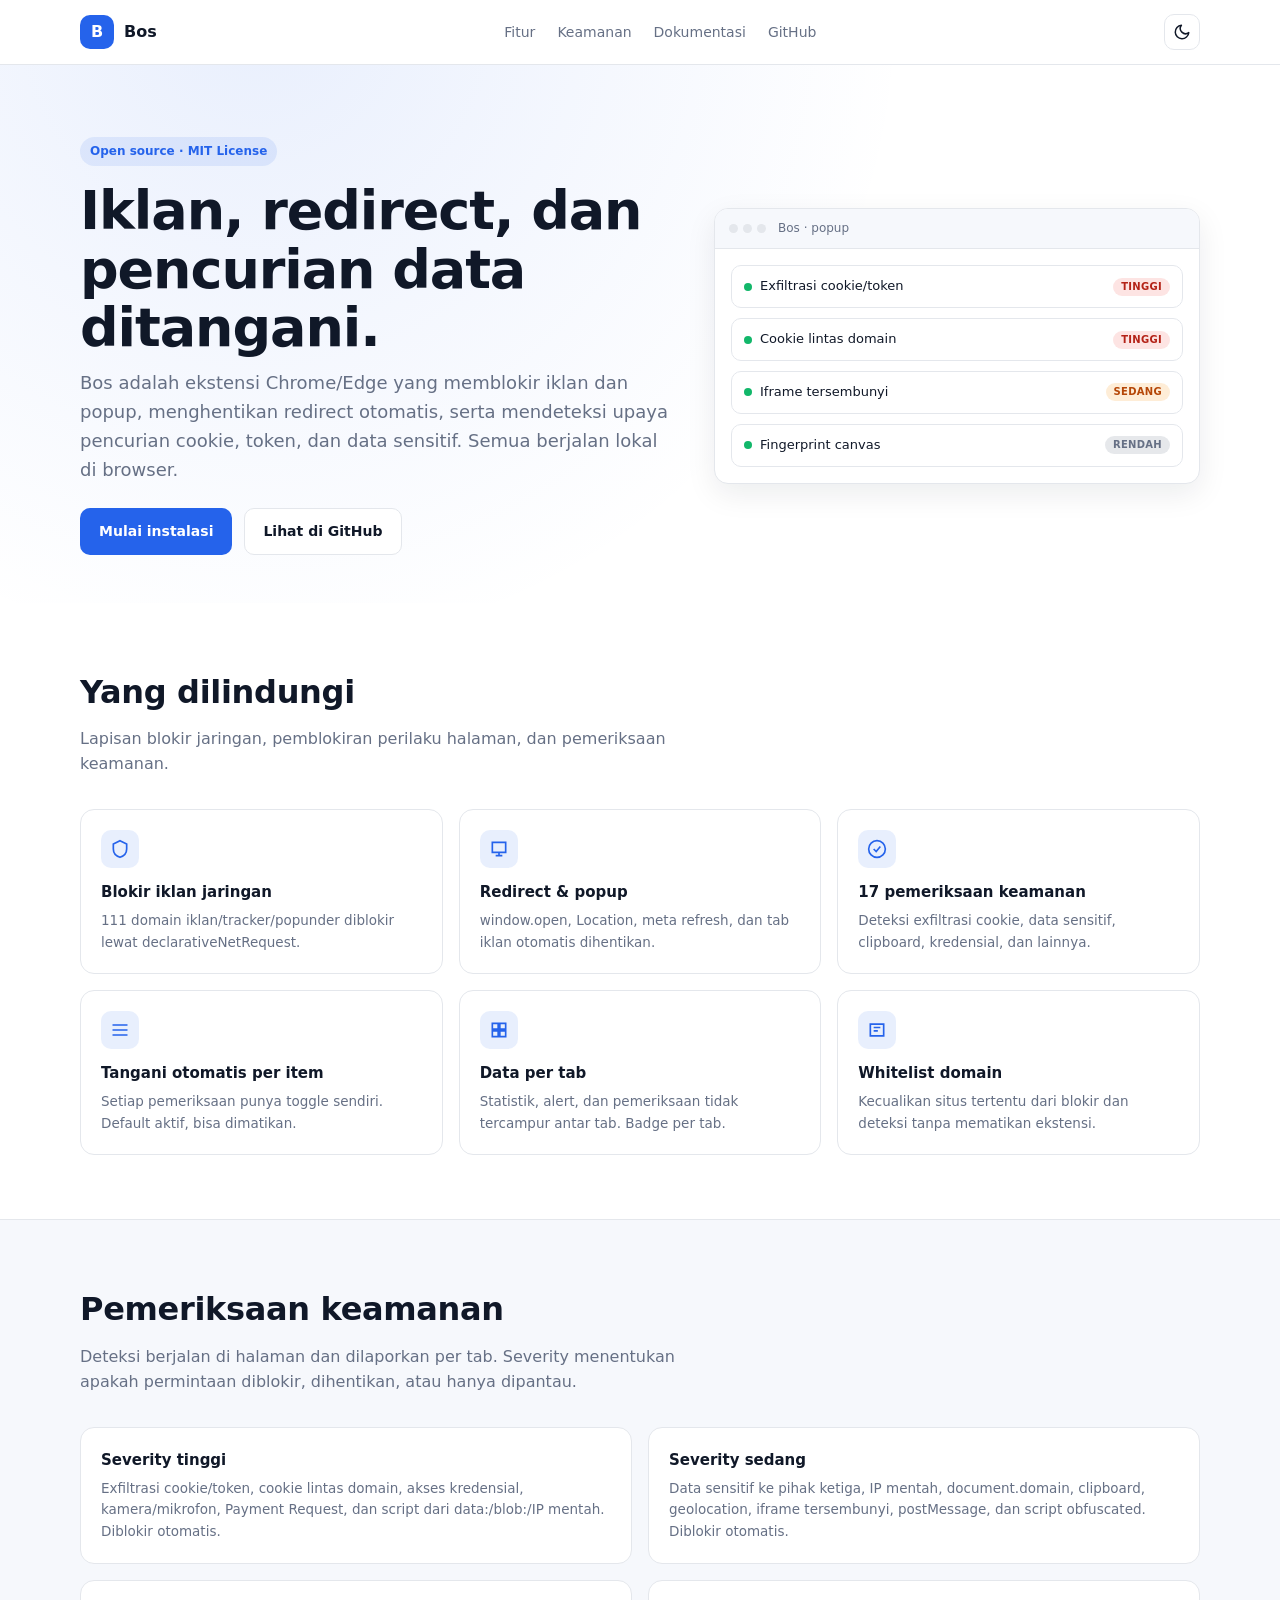
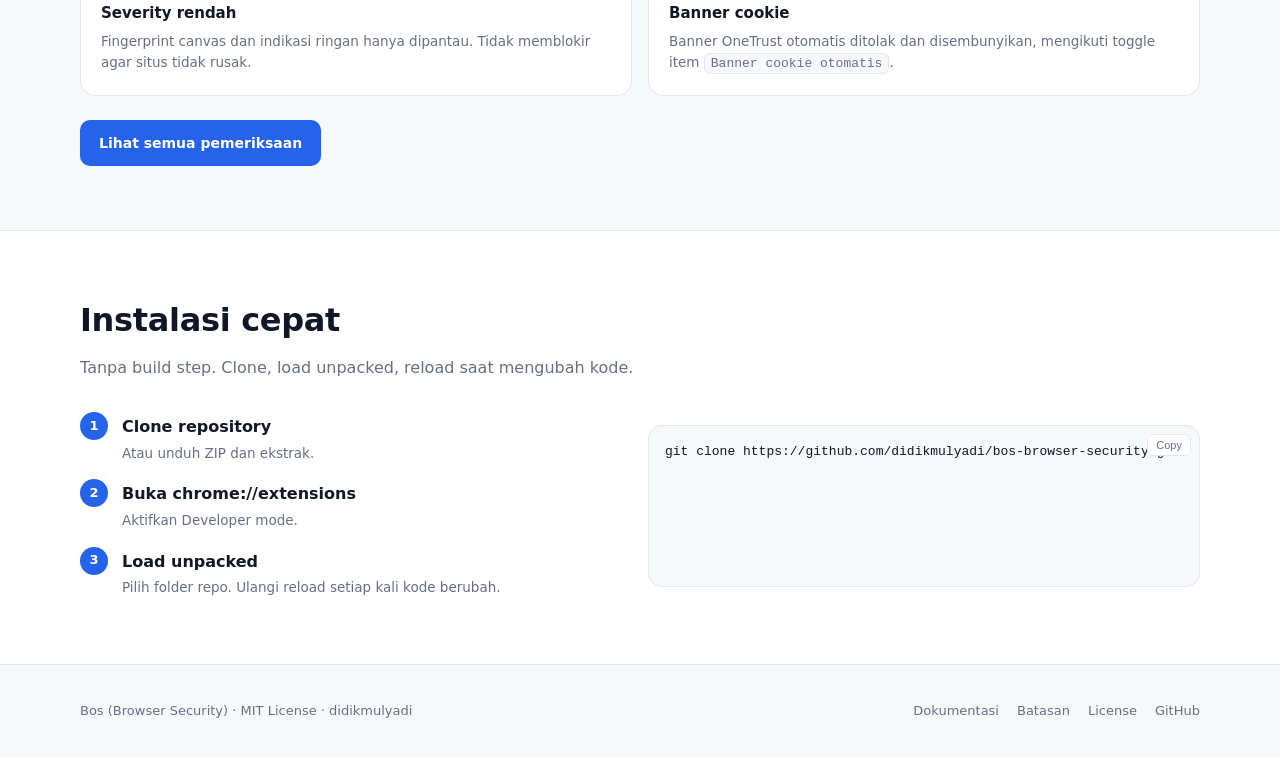
==== docs/index.html @ 5e47ee3e "Add whitelist, MIT license, and docs site" ====
<!DOCTYPE html>
<html lang="id">
  <head>
    <meta charset="utf-8" />
    <meta name="viewport" content="width=device-width, initial-scale=1" />
    <title>Bos (Browser Security) - Ekstensi keamanan browser</title>
    <meta
      name="description"
      content="Bos adalah ekstensi Chrome/Edge open source untuk memblokir iklan, redirect, popup, sekaligus mendeteksi pencurian data."
    />
    <link rel="stylesheet" href="assets/style.css" />
    <link
      rel="icon"
      href="data:image/svg+xml,%3Csvg xmlns='http://www.w3.org/2000/svg' viewBox='0 0 64 64'%3E%3Crect width='64' height='64' rx='16' fill='%232563eb'/%3E%3Ctext x='32' y='44' font-family='Arial' font-size='34' font-weight='700' fill='white' text-anchor='middle'%3EB%3C/text%3E%3C/svg%3E"
    />
  </head>
  <body>
    <a class="skip" href="#main">Lewati ke konten</a>

    <header class="nav">
      <div class="container nav-inner">
        <a class="brand" href="index.html">
          <span class="logo" aria-hidden="true">B</span>
          <span>Bos</span>
        </a>
        <nav class="nav-links" aria-label="Navigasi utama">
          <a href="#fitur">Fitur</a>
          <a href="#keamanan">Keamanan</a>
          <a href="docs.html">Dokumentasi</a>
          <a href="https://github.com/didikmulyadi/bos-browser-security" target="_blank" rel="noopener">GitHub</a>
        </nav>
        <div class="nav-actions">
          <button class="icon-btn" type="button" data-theme-toggle aria-label="Ganti tema"></button>
        </div>
      </div>
    </header>

    <main id="main">
      <section class="hero">
        <div class="container hero-grid">
          <div>
            <span class="eyebrow">Open source · MIT License</span>
            <h1>Iklan, redirect, dan pencurian data ditangani.</h1>
            <p class="lead">
              Bos adalah ekstensi Chrome/Edge yang memblokir iklan dan popup, menghentikan redirect
              otomatis, serta mendeteksi upaya pencurian cookie, token, dan data sensitif. Semua
              berjalan lokal di browser.
            </p>
            <div class="btn-row">
              <a class="btn btn-primary" href="docs.html#instalasi">Mulai instalasi</a>
              <a
                class="btn btn-ghost"
                href="https://github.com/didikmulyadi/bos-browser-security"
                target="_blank"
                rel="noopener"
                >Lihat di GitHub</a
              >
            </div>
          </div>

          <div class="hero-card" aria-hidden="true">
            <div class="hero-card-head">
              <div class="dots"><span></span><span></span><span></span></div>
              <span class="hero-card-title">Bos · popup</span>
            </div>
            <div class="hero-card-body">
              <div class="mock-row">
                <span style="display: flex; align-items: center; gap: 8px">
                  <span class="dot"></span> Exfiltrasi cookie/token
                </span>
                <span class="badge badge-high">Tinggi</span>
              </div>
              <div class="mock-row">
                <span style="display: flex; align-items: center; gap: 8px">
                  <span class="dot"></span> Cookie lintas domain
                </span>
                <span class="badge badge-high">Tinggi</span>
              </div>
              <div class="mock-row">
                <span style="display: flex; align-items: center; gap: 8px">
                  <span class="dot"></span> Iframe tersembunyi
                </span>
                <span class="badge badge-med">Sedang</span>
              </div>
              <div class="mock-row">
                <span style="display: flex; align-items: center; gap: 8px">
                  <span class="dot"></span> Fingerprint canvas
                </span>
                <span class="badge badge-low">Rendah</span>
              </div>
            </div>
          </div>
        </div>
      </section>

      <section class="section" id="fitur">
        <div class="container">
          <div class="section-head">
            <h2>Yang dilindungi</h2>
            <p>Lapisan blokir jaringan, pemblokiran perilaku halaman, dan pemeriksaan keamanan.</p>
          </div>

          <div class="grid grid-3">
            <article class="card">
              <div class="icon" aria-hidden="true">
                <svg width="20" height="20" viewBox="0 0 24 24" fill="none" stroke="currentColor" stroke-width="2"><path d="M12 2l8 4v6c0 5-3.5 8.5-8 10-4.5-1.5-8-5-8-10V6l8-4z"/></svg>
              </div>
              <h3>Blokir iklan jaringan</h3>
              <p>111 domain iklan/tracker/popunder diblokir lewat declarativeNetRequest.</p>
            </article>

            <article class="card">
              <div class="icon" aria-hidden="true">
                <svg width="20" height="20" viewBox="0 0 24 24" fill="none" stroke="currentColor" stroke-width="2"><path d="M4 4h16v12H4z"/><path d="M8 20h8M12 16v4"/></svg>
              </div>
              <h3>Redirect &amp; popup</h3>
              <p>window.open, Location, meta refresh, dan tab iklan otomatis dihentikan.</p>
            </article>

            <article class="card">
              <div class="icon" aria-hidden="true">
                <svg width="20" height="20" viewBox="0 0 24 24" fill="none" stroke="currentColor" stroke-width="2"><path d="M12 2a10 10 0 100 20 10 10 0 000-20z"/><path d="M8 12l3 3 5-6"/></svg>
              </div>
              <h3>17 pemeriksaan keamanan</h3>
              <p>Deteksi exfiltrasi cookie, data sensitif, clipboard, kredensial, dan lainnya.</p>
            </article>

            <article class="card">
              <div class="icon" aria-hidden="true">
                <svg width="20" height="20" viewBox="0 0 24 24" fill="none" stroke="currentColor" stroke-width="2"><path d="M3 6h18M3 12h18M3 18h18"/></svg>
              </div>
              <h3>Tangani otomatis per item</h3>
              <p>Setiap pemeriksaan punya toggle sendiri. Default aktif, bisa dimatikan.</p>
            </article>

            <article class="card">
              <div class="icon" aria-hidden="true">
                <svg width="20" height="20" viewBox="0 0 24 24" fill="none" stroke="currentColor" stroke-width="2"><path d="M4 4h7v7H4zM13 4h7v7h-7zM4 13h7v7H4zM13 13h7v7h-7z"/></svg>
              </div>
              <h3>Data per tab</h3>
              <p>Statistik, alert, dan pemeriksaan tidak tercampur antar tab. Badge per tab.</p>
            </article>

            <article class="card">
              <div class="icon" aria-hidden="true">
                <svg width="20" height="20" viewBox="0 0 24 24" fill="none" stroke="currentColor" stroke-width="2"><path d="M4 5h16v14H4z"/><path d="M8 9h8M8 13h5"/></svg>
              </div>
              <h3>Whitelist domain</h3>
              <p>Kecualikan situs tertentu dari blokir dan deteksi tanpa mematikan ekstensi.</p>
            </article>
          </div>
        </div>
      </section>

      <section class="section alt" id="keamanan">
        <div class="container">
          <div class="section-head">
            <h2>Pemeriksaan keamanan</h2>
            <p>
              Deteksi berjalan di halaman dan dilaporkan per tab. Severity menentukan apakah
              permintaan diblokir, dihentikan, atau hanya dipantau.
            </p>
          </div>

          <div class="grid grid-2">
            <div class="card">
              <h3>Severity tinggi</h3>
              <p>
                Exfiltrasi cookie/token, cookie lintas domain, akses kredensial, kamera/mikrofon,
                Payment Request, dan script dari data:/blob:/IP mentah. Diblokir otomatis.
              </p>
            </div>
            <div class="card">
              <h3>Severity sedang</h3>
              <p>
                Data sensitif ke pihak ketiga, IP mentah, document.domain, clipboard, geolocation,
                iframe tersembunyi, postMessage, dan script obfuscated. Diblokir otomatis.
              </p>
            </div>
            <div class="card">
              <h3>Severity rendah</h3>
              <p>
                Fingerprint canvas dan indikasi ringan hanya dipantau. Tidak memblokir agar situs
                tidak rusak.
              </p>
            </div>
            <div class="card">
              <h3>Banner cookie</h3>
              <p>
                Banner OneTrust otomatis ditolak dan disembunyikan, mengikuti toggle item
                <code>Banner cookie otomatis</code>.
              </p>
            </div>
          </div>

          <div class="btn-row" style="margin-top: 24px">
            <a class="btn btn-primary" href="docs.html#pemeriksaan">Lihat semua pemeriksaan</a>
          </div>
        </div>
      </section>

      <section class="section" id="instalasi">
        <div class="container">
          <div class="section-head">
            <h2>Instalasi cepat</h2>
            <p>Tanpa build step. Clone, load unpacked, reload saat mengubah kode.</p>
          </div>

          <div class="grid grid-2">
            <div>
              <div class="steps">
                <div class="step">
                  <div>
                    <strong>Clone repository</strong>
                    <span>Atau unduh ZIP dan ekstrak.</span>
                  </div>
                </div>
                <div class="step">
                  <div>
                    <strong>Buka chrome://extensions</strong>
                    <span>Aktifkan Developer mode.</span>
                  </div>
                </div>
                <div class="step">
                  <div>
                    <strong>Load unpacked</strong>
                    <span>Pilih folder repo. Ulangi reload setiap kali kode berubah.</span>
                  </div>
                </div>
              </div>
            </div>
            <pre><button class="copy-btn" type="button" data-copy="">Copy</button><code>git clone https://github.com/didikmulyadi/bos-browser-security.git</code></pre>
          </div>
        </div>
      </section>
    </main>

    <footer class="footer">
      <div class="container footer-inner">
        <span>Bos (Browser Security) · MIT License · didikmulyadi</span>
        <nav class="footer-links" aria-label="Tautan footer">
          <a href="docs.html">Dokumentasi</a>
          <a href="docs.html#batasan">Batasan</a>
          <a href="https://github.com/didikmulyadi/bos-browser-security/blob/main/LICENSE" target="_blank" rel="noopener">License</a>
          <a href="https://github.com/didikmulyadi/bos-browser-security" target="_blank" rel="noopener">GitHub</a>
        </nav>
      </div>
    </footer>

    <script src="assets/app.js"></script>
  </body>
</html>
---- docs/assets/style.css ----
:root {
  color-scheme: light dark;
  --bg: #ffffff;
  --bg-soft: #f6f8fc;
  --bg-elev: #ffffff;
  --text: #101828;
  --muted: #667085;
  --border: #e4e7ec;
  --accent: #2563eb;
  --accent-soft: rgba(37, 99, 235, 0.1);
  --ok: #12b76a;
  --warn: #f79009;
  --danger: #f04438;
  --radius: 14px;
  --shadow: 0 10px 30px rgba(16, 24, 40, 0.08);
  --mono: ui-monospace, SFMono-Regular, "Cascadia Code", Consolas, monospace;
  --sans: "Segoe UI", system-ui, -apple-system, Inter, Roboto, sans-serif;
}

[data-theme="dark"] {
  --bg: #0b101a;
  --bg-soft: #111827;
  --bg-elev: #131a28;
  --text: #e7ecf5;
  --muted: #94a1b8;
  --border: #263147;
  --accent: #60a5fa;
  --accent-soft: rgba(96, 165, 250, 0.14);
  --shadow: 0 10px 30px rgba(0, 0, 0, 0.35);
}

* {
  box-sizing: border-box;
}

html {
  scroll-behavior: smooth;
  scroll-padding-top: 84px;
}

body {
  margin: 0;
  font-family: var(--sans);
  background: var(--bg);
  color: var(--text);
  line-height: 1.6;
  -webkit-font-smoothing: antialiased;
}

a {
  color: var(--accent);
  text-decoration: none;
}

a:hover {
  text-decoration: underline;
}

code,
pre {
  font-family: var(--mono);
  font-size: 13px;
}

code {
  padding: 2px 6px;
  border-radius: 6px;
  background: var(--bg-soft);
  border: 1px solid var(--border);
}

pre {
  position: relative;
  padding: 16px;
  border-radius: var(--radius);
  background: var(--bg-soft);
  border: 1px solid var(--border);
  overflow-x: auto;
}

pre code {
  padding: 0;
  border: 0;
  background: none;
}

.container {
  width: min(1120px, calc(100% - 40px));
  margin: 0 auto;
}

.skip {
  position: absolute;
  left: -999px;
  top: 0;
}

.skip:focus {
  left: 12px;
  top: 12px;
  z-index: 100;
  background: var(--bg-elev);
  padding: 8px 12px;
  border: 1px solid var(--border);
  border-radius: 8px;
}

/* Top navigation */
.nav {
  position: sticky;
  top: 0;
  z-index: 50;
  backdrop-filter: blur(12px);
  background: color-mix(in srgb, var(--bg) 82%, transparent);
  border-bottom: 1px solid var(--border);
}

.nav-inner {
  display: flex;
  align-items: center;
  justify-content: space-between;
  gap: 16px;
  height: 64px;
}

.brand {
  display: flex;
  align-items: center;
  gap: 10px;
  font-weight: 700;
  color: var(--text);
}

.brand:hover {
  text-decoration: none;
}

.logo {
  display: grid;
  place-items: center;
  width: 34px;
  height: 34px;
  border-radius: 10px;
  background: var(--accent);
  color: #fff;
  font-weight: 800;
  font-size: 16px;
}

.nav-links {
  display: flex;
  align-items: center;
  gap: 22px;
  font-size: 14px;
}

.nav-links a {
  color: var(--muted);
}

.nav-links a:hover {
  color: var(--text);
  text-decoration: none;
}

.nav-actions {
  display: flex;
  align-items: center;
  gap: 10px;
}

.icon-btn {
  display: inline-grid;
  place-items: center;
  width: 36px;
  height: 36px;
  border-radius: 10px;
  border: 1px solid var(--border);
  background: var(--bg-elev);
  color: var(--text);
  cursor: pointer;
}

.icon-btn:hover {
  border-color: var(--accent);
  color: var(--accent);
}

/* Hero */
.hero {
  padding: 72px 0 48px;
  background: radial-gradient(circle at 20% -10%, var(--accent-soft), transparent 55%);
}

.hero-grid {
  display: grid;
  grid-template-columns: 1.1fr 0.9fr;
  gap: 40px;
  align-items: center;
}

.eyebrow {
  display: inline-flex;
  align-items: center;
  gap: 8px;
  padding: 5px 10px;
  border-radius: 999px;
  background: var(--accent-soft);
  color: var(--accent);
  font-size: 12px;
  font-weight: 600;
}

.hero h1 {
  margin: 16px 0 12px;
  font-size: clamp(32px, 5vw, 54px);
  line-height: 1.08;
  letter-spacing: -0.02em;
}

.hero p.lead {
  margin: 0 0 24px;
  font-size: clamp(15px, 2vw, 18px);
  color: var(--muted);
  max-width: 56ch;
}

.btn-row {
  display: flex;
  flex-wrap: wrap;
  gap: 12px;
}

.btn {
  display: inline-flex;
  align-items: center;
  gap: 8px;
  padding: 11px 18px;
  border-radius: 10px;
  font-size: 14px;
  font-weight: 600;
  border: 1px solid transparent;
  cursor: pointer;
}

.btn-primary {
  background: var(--accent);
  color: #fff;
}

.btn-primary:hover {
  filter: brightness(1.06);
  text-decoration: none;
}

.btn-ghost {
  background: var(--bg-elev);
  border-color: var(--border);
  color: var(--text);
}

.btn-ghost:hover {
  border-color: var(--accent);
  color: var(--accent);
  text-decoration: none;
}

.hero-card {
  border: 1px solid var(--border);
  border-radius: var(--radius);
  background: var(--bg-elev);
  box-shadow: var(--shadow);
  overflow: hidden;
}

.hero-card-head {
  display: flex;
  align-items: center;
  gap: 8px;
  padding: 10px 14px;
  border-bottom: 1px solid var(--border);
  background: var(--bg-soft);
}

.dots {
  display: flex;
  gap: 5px;
}

.dots span {
  width: 9px;
  height: 9px;
  border-radius: 50%;
  background: var(--border);
}

.hero-card-title {
  font-size: 12px;
  color: var(--muted);
  margin-left: 4px;
}

.hero-card-body {
  padding: 16px;
  display: grid;
  gap: 10px;
}

.mock-row {
  display: flex;
  align-items: center;
  justify-content: space-between;
  gap: 10px;
  padding: 10px 12px;
  border: 1px solid var(--border);
  border-radius: 10px;
  font-size: 13px;
}

.mock-row .dot {
  width: 8px;
  height: 8px;
  border-radius: 50%;
  background: var(--ok);
  flex: none;
}

.mock-row span.muted {
  color: var(--muted);
  font-size: 11px;
}

.badge {
  display: inline-flex;
  align-items: center;
  padding: 1px 8px;
  border-radius: 999px;
  font-size: 10px;
  font-weight: 700;
  text-transform: uppercase;
  letter-spacing: 0.03em;
}

.badge-low {
  background: rgba(102, 112, 133, 0.16);
  color: var(--muted);
}

.badge-med {
  background: rgba(247, 144, 9, 0.16);
  color: #b54708;
}

.badge-high {
  background: rgba(240, 68, 56, 0.14);
  color: #b42318;
}

/* Sections */
.section {
  padding: 64px 0;
}

.section.alt {
  background: var(--bg-soft);
  border-top: 1px solid var(--border);
  border-bottom: 1px solid var(--border);
}

.section-head {
  max-width: 62ch;
  margin-bottom: 32px;
}

.section-head h2 {
  margin: 0 0 8px;
  font-size: clamp(24px, 3vw, 32px);
  letter-spacing: -0.01em;
}

.section-head p {
  margin: 0;
  color: var(--muted);
}

.grid {
  display: grid;
  gap: 16px;
}

.grid-3 {
  grid-template-columns: repeat(3, minmax(0, 1fr));
}

.grid-2 {
  grid-template-columns: repeat(2, minmax(0, 1fr));
}

.card {
  padding: 20px;
  border: 1px solid var(--border);
  border-radius: var(--radius);
  background: var(--bg-elev);
}

.card h3 {
  margin: 0 0 6px;
  font-size: 15px;
}

.card p {
  margin: 0;
  color: var(--muted);
  font-size: 13.5px;
}

.card .icon {
  display: grid;
  place-items: center;
  width: 38px;
  height: 38px;
  border-radius: 10px;
  background: var(--accent-soft);
  color: var(--accent);
  margin-bottom: 12px;
}

.steps {
  counter-reset: step;
  display: grid;
  gap: 14px;
}

.step {
  display: flex;
  gap: 14px;
  align-items: flex-start;
}

.step::before {
  counter-increment: step;
  content: counter(step);
  flex: none;
  display: grid;
  place-items: center;
  width: 28px;
  height: 28px;
  border-radius: 50%;
  background: var(--accent);
  color: #fff;
  font-size: 13px;
  font-weight: 700;
}

.step div {
  padding-top: 2px;
}

.step strong {
  display: block;
}

.step span {
  color: var(--muted);
  font-size: 13.5px;
}

/* Docs layout */
.docs-main {
  display: grid;
  grid-template-columns: 240px minmax(0, 1fr);
  gap: 40px;
  padding: 40px 0 72px;
}

.sidebar {
  position: sticky;
  top: 88px;
  align-self: start;
  font-size: 13.5px;
  border-right: 1px solid var(--border);
  padding-right: 20px;
}

.sidebar h4 {
  margin: 18px 0 8px;
  font-size: 11px;
  letter-spacing: 0.08em;
  text-transform: uppercase;
  color: var(--muted);
}

.sidebar h4:first-child {
  margin-top: 0;
}

.sidebar ul {
  list-style: none;
  margin: 0 0 8px;
  padding: 0;
  display: grid;
  gap: 4px;
}

.sidebar a {
  display: block;
  padding: 5px 10px;
  border-radius: 7px;
  color: var(--muted);
}

.sidebar a:hover,
.sidebar a.active {
  background: var(--accent-soft);
  color: var(--accent);
  text-decoration: none;
}

.content h1 {
  margin: 0 0 10px;
  font-size: 34px;
  letter-spacing: -0.02em;
}

.content h2 {
  margin: 44px 0 12px;
  padding-top: 8px;
  font-size: 24px;
  border-top: 1px solid var(--border);
}

.content h2:first-of-type {
  border-top: 0;
  margin-top: 12px;
}

.content h3 {
  margin: 26px 0 8px;
  font-size: 17px;
}

.content p,
.content li {
  color: var(--muted);
  font-size: 14.5px;
}

.content ul,
.content ol {
  padding-left: 22px;
}

.content li {
  margin: 5px 0;
}

.content table {
  width: 100%;
  border-collapse: collapse;
  font-size: 13px;
  margin: 16px 0;
}

.content th,
.content td {
  text-align: left;
  padding: 9px 10px;
  border-bottom: 1px solid var(--border);
  vertical-align: top;
}

.content th {
  color: var(--text);
  font-size: 12px;
  text-transform: uppercase;
  letter-spacing: 0.04em;
}

.content td {
  color: var(--muted);
}

.callout {
  margin: 16px 0;
  padding: 12px 14px;
  border-left: 3px solid var(--accent);
  background: var(--accent-soft);
  border-radius: 8px;
  font-size: 13.5px;
}

.callout.warn {
  border-left-color: var(--warn);
  background: rgba(247, 144, 9, 0.1);
}

.copy-btn {
  position: absolute;
  top: 8px;
  right: 8px;
  padding: 4px 8px;
  font-size: 11px;
  border-radius: 6px;
  border: 1px solid var(--border);
  background: var(--bg-elev);
  color: var(--muted);
  cursor: pointer;
}

.copy-btn:hover {
  border-color: var(--accent);
  color: var(--accent);
}

/* Footer */
.footer {
  padding: 36px 0;
  border-top: 1px solid var(--border);
  background: var(--bg-soft);
}

.footer-inner {
  display: flex;
  flex-wrap: wrap;
  align-items: center;
  justify-content: space-between;
  gap: 16px;
  font-size: 13px;
  color: var(--muted);
}

.footer-links {
  display: flex;
  gap: 18px;
  flex-wrap: wrap;
}

.footer-links a {
  color: var(--muted);
}

.footer-links a:hover {
  color: var(--text);
}

/* Responsive */
@media (max-width: 920px) {
  .hero-grid {
    grid-template-columns: 1fr;
  }

  .grid-3 {
    grid-template-columns: repeat(2, minmax(0, 1fr));
  }

  .docs-main {
    grid-template-columns: 1fr;
    gap: 24px;
  }

  .sidebar {
    position: static;
    border-right: 0;
    border-bottom: 1px solid var(--border);
    padding: 0 0 16px;
  }
}

@media (max-width: 640px) {
  .nav-links {
    display: none;
  }

  .grid-3,
  .grid-2 {
    grid-template-columns: 1fr;
  }

  .hero {
    padding-top: 48px;
  }

  .section {
    padding: 48px 0;
  }

  .content h2 {
    font-size: 21px;
  }
}
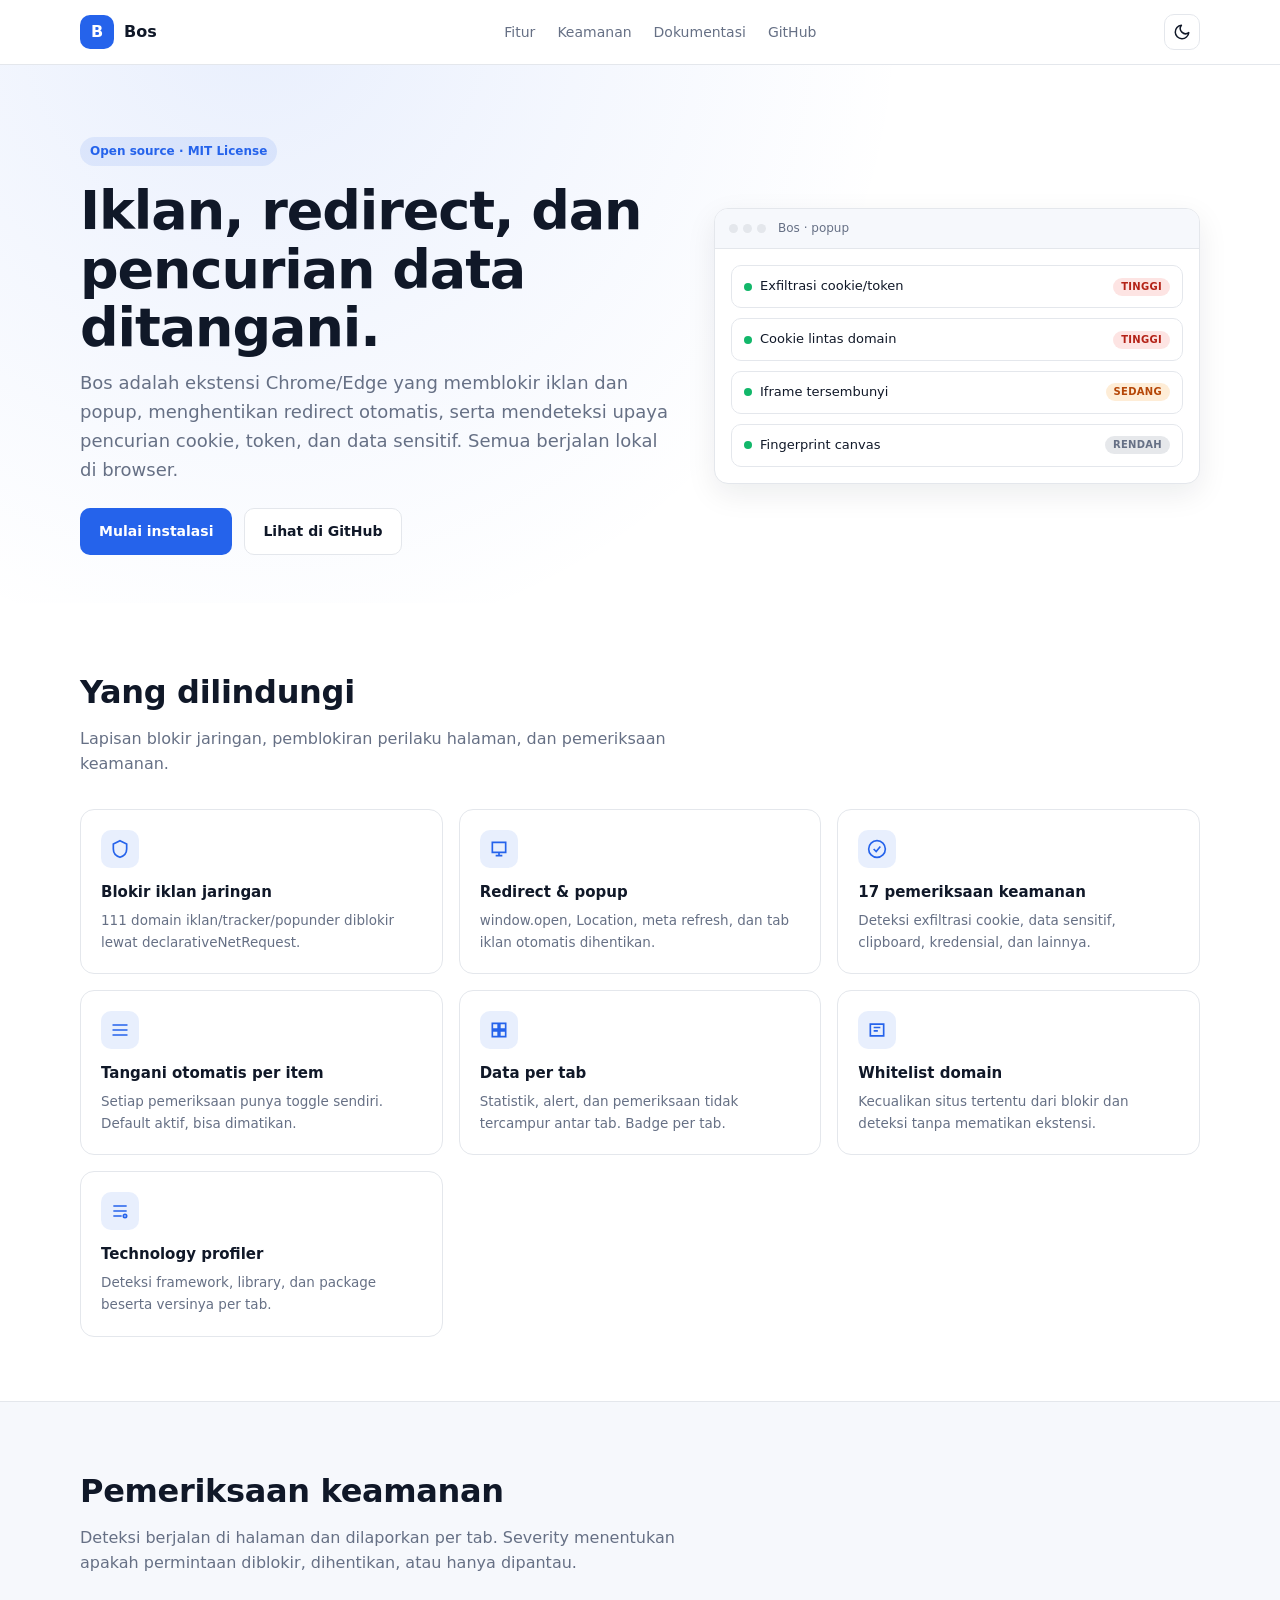
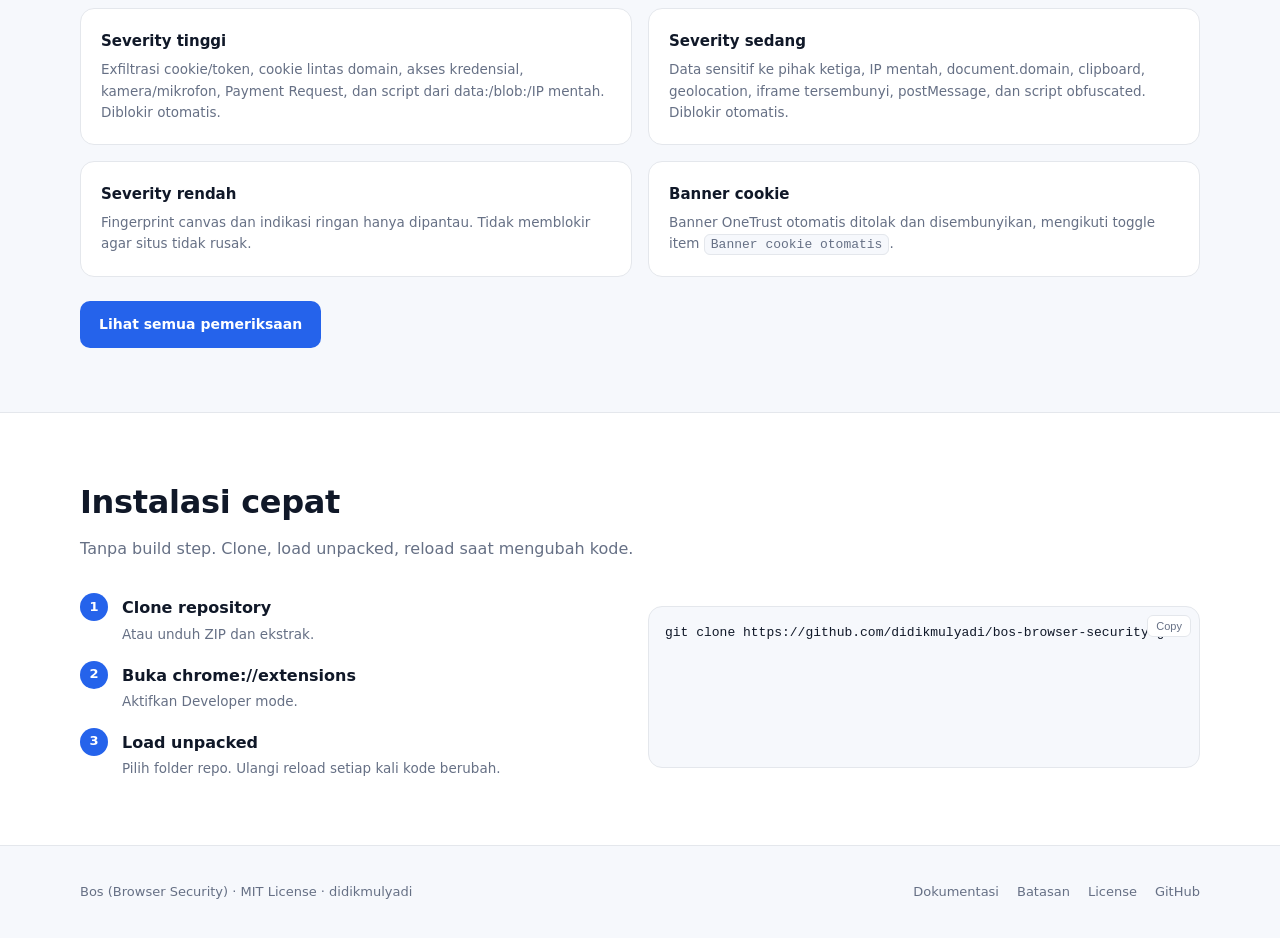
==== commit c2652c9c: "Add technology profiler with versions" ====
--- a/docs/index.html
+++ b/docs/index.html
@@ -147,6 +147,14 @@
               </div>
               <h3>Whitelist domain</h3>
               <p>Kecualikan situs tertentu dari blokir dan deteksi tanpa mematikan ekstensi.</p>
+            </article>
+
+            <article class="card">
+              <div class="icon" aria-hidden="true">
+                <svg width="20" height="20" viewBox="0 0 24 24" fill="none" stroke="currentColor" stroke-width="2"><path d="M4 6h16M4 12h16M4 18h10"/><circle cx="18" cy="18" r="2"/></svg>
+              </div>
+              <h3>Technology profiler</h3>
+              <p>Deteksi framework, library, dan package beserta versinya per tab.</p>
             </article>
           </div>
         </div>
